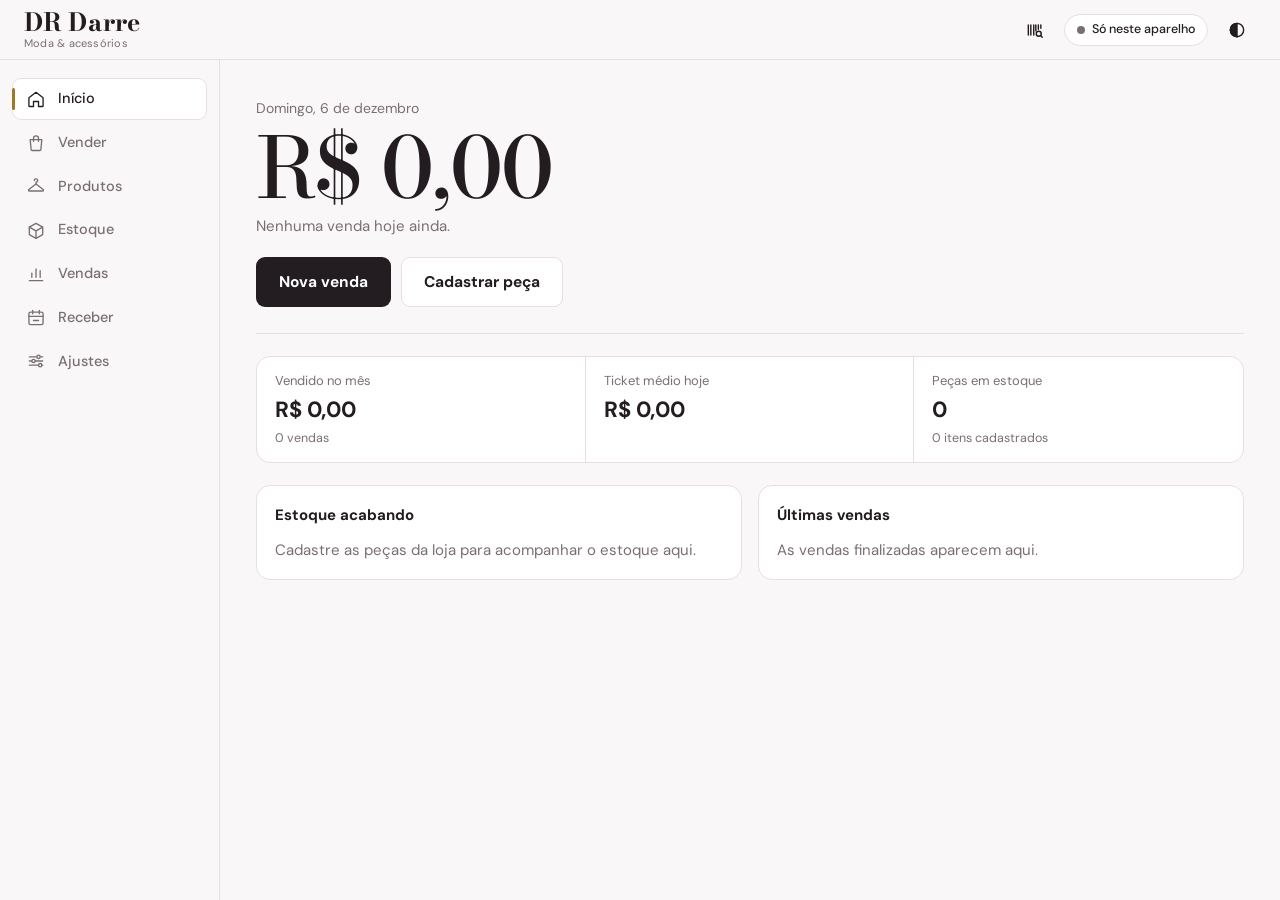
==== index-1.html @ 00cc8503 "Add files via upload" ====
<!DOCTYPE html>
<html lang="pt-BR">
<head>
<meta charset="UTF-8">
<meta name="viewport" content="width=device-width, initial-scale=1, viewport-fit=cover">
<meta name="theme-color" content="#231C21">
<meta name="description" content="Vendas, estoque e etiquetas da loja DR Darre.">
<title>DR Darre – Sistema de vendas</title>
<link rel="manifest" href="manifest.webmanifest">
<link rel="icon" type="image/png" href="icons/favicon-64.png">
<link rel="apple-touch-icon" href="icons/apple-touch-icon.png">
<meta name="apple-mobile-web-app-capable" content="yes">
<meta name="mobile-web-app-capable" content="yes">
<meta name="apple-mobile-web-app-title" content="DR Darre">
<meta name="apple-mobile-web-app-status-bar-style" content="black-translucent">
<link rel="preload" href="fonts/dm-sans-latin-400-normal.woff2" as="font" type="font/woff2" crossorigin>
<link rel="preload" href="fonts/bodoni-moda-latin-500-normal.woff2" as="font" type="font/woff2" crossorigin>
<style id="page-style"></style>
<link rel="stylesheet" href="css/estilo.css">
</head>
<body>

<header class="topbar">
  <a class="brand" href="#inicio"><b id="brand-nome">DR Darre</b><small id="brand-sub">Moda &amp; acessórios</small></a>
  <span class="grow"></span>
  <button class="icon-btn" id="btn-consulta" type="button" aria-label="Consultar peça pelo código" title="Consultar peça (F3)">
    <svg viewBox="0 0 24 24" fill="none" stroke="currentColor" stroke-width="1.7" stroke-linecap="round"><path d="M4 6v12M7 6v12M10.5 6v12M13 6v7M16 6v5M19 6v4"/><circle cx="16.5" cy="16.5" r="3"/><path d="m18.7 18.7 2 2"/></svg>
  </button>
  <button class="sync" id="sync-pill" type="button" data-s="local"><i></i><span>Só neste aparelho</span></button>
  <button class="icon-btn" id="btn-tema" type="button" aria-label="Alternar tema claro ou escuro">
    <svg viewBox="0 0 24 24" fill="none" stroke="currentColor" stroke-width="1.7"><circle cx="12" cy="12" r="8"/><path d="M12 4a8 8 0 0 0 0 16z" fill="currentColor"/></svg>
  </button>
</header>

<nav class="nav" id="nav" aria-label="Seções">
  <button data-go="inicio"><svg viewBox="0 0 24 24"><path d="M3.5 10.5 12 4l8.5 6.5V20a1 1 0 0 1-1 1H15v-6H9v6H4.5a1 1 0 0 1-1-1z"/></svg><span>Início</span></button>
  <button data-go="vender"><svg viewBox="0 0 24 24"><path d="M5 8h14l-1.2 12.1a1 1 0 0 1-1 .9H7.2a1 1 0 0 1-1-.9z"/><path d="M9 10V6.5a3 3 0 0 1 6 0V10"/></svg><span>Vender</span></button>
  <button data-go="produtos"><svg viewBox="0 0 24 24"><path d="M10 5.5a2 2 0 1 1 2 2v2"/><path d="M12 9.5 3.4 16.3a1 1 0 0 0 .6 1.7h16a1 1 0 0 0 .6-1.7z"/></svg><span>Produtos</span></button>
  <button data-go="estoque"><svg viewBox="0 0 24 24"><path d="M4 8.5 12 4l8 4.5v9L12 22l-8-4.5z"/><path d="M4 8.5 12 13l8-4.5M12 13v9"/></svg><span>Estoque</span></button>
  <button data-go="vendas"><svg viewBox="0 0 24 24"><path d="M4 20h16"/><path d="M7 16v-5"/><path d="M12 16V6"/><path d="M17 16v-8"/></svg><span>Vendas</span></button>
  <button data-go="receber"><svg viewBox="0 0 24 24"><rect x="3.5" y="5" width="17" height="15" rx="2"/><path d="M3.5 10h17M8 3v4M16 3v4"/><path d="M9 15h6"/></svg><span>Receber</span></button>
  <button data-go="ajustes"><svg viewBox="0 0 24 24"><path d="M4 7h9M17 7h3M4 12h3M11 12h9M4 17h11M19 17h1"/><circle cx="15" cy="7" r="2"/><circle cx="9" cy="12" r="2"/><circle cx="17" cy="17" r="2"/></svg><span>Ajustes</span></button>
</nav>

<main class="shell">
  <section class="view" id="v-inicio"></section>

  <section class="view" id="v-vender" hidden>
    <div class="pdv">
      <div>
        <h1 class="h1">Nova venda</h1>
        <div class="search">
          <svg viewBox="0 0 24 24" fill="none" stroke="currentColor" stroke-width="1.8" stroke-linecap="round"><circle cx="11" cy="11" r="6.5"/><path d="m20 20-4.2-4.2"/></svg>
          <input id="busca" placeholder="Leia o código de barras ou busque a peça" autocomplete="off" autocapitalize="characters" spellcheck="false" enterkeyhint="done" aria-label="Buscar peça">
          <button class="icon-btn" id="btn-scan" type="button" aria-label="Ler etiqueta com a câmera" title="Ler com a câmera">
            <svg viewBox="0 0 24 24" fill="none" stroke="currentColor" stroke-width="1.7" stroke-linecap="round"><path d="M4 8V5.5A1.5 1.5 0 0 1 5.5 4H8M16 4h2.5A1.5 1.5 0 0 1 20 5.5V8M20 16v2.5a1.5 1.5 0 0 1-1.5 1.5H16M8 20H5.5A1.5 1.5 0 0 1 4 18.5V16M7 12h10"/></svg>
          </button>
          <div class="sugs" id="sugs" role="listbox" hidden></div>
        </div>
        <div id="cart"></div>
      </div>
      <aside class="panel pdv-side" aria-label="Fechamento da venda">
        <div class="row"><span>Subtotal</span><strong id="t-sub">R$ 0,00</strong></div>
        <div class="row"><span>Desconto</span>
          <div class="descbox"><input id="desc" inputmode="decimal" placeholder="0" aria-label="Desconto">
            <div class="seg" id="desc-tipo"><button type="button" data-v="%" aria-pressed="true">%</button><button type="button" data-v="R$" aria-pressed="false">R$</button></div>
          </div>
        </div>
        <div class="total"><span>Total</span><strong id="t-tot">R$ 0,00</strong></div>
        <span class="lbl">Forma de pagamento <span class="muted" style="font-weight:400">(pode escolher mais de uma)</span></span>
        <div class="chips" id="pgto">
          <button type="button" data-v="Pix" aria-pressed="false">Pix</button>
          <button type="button" data-v="Dinheiro" aria-pressed="false">Dinheiro</button>
          <button type="button" data-v="Débito" aria-pressed="false">Débito</button>
          <button type="button" data-v="Crédito" aria-pressed="false">Crédito</button>
        </div>
        <div id="pg-extra"></div>
        <span class="lbl">Vendedora</span>
        <div class="chips vend" id="vend"></div>
        <input id="vend-outro" placeholder="Nome de quem vendeu" autocomplete="off" hidden aria-label="Nome de quem vendeu">
        <details class="cli"><summary>Cliente <span class="muted">&nbsp;(opcional)</span></summary>
          <div><input id="cli-nome" list="dl-clientes" placeholder="Nome da cliente" autocomplete="off"><input id="cli-tel" inputmode="tel" placeholder="WhatsApp com DDD" autocomplete="off"></div>
        </details>
        <button class="btn primary lg block" id="btn-fin" type="button">Finalizar venda</button>
        <button class="link" id="btn-limpar" type="button">Limpar venda</button>
        <p class="kbd">F2 abre esta tela · Ctrl + Enter finaliza</p>
      </aside>
    </div>
  </section>

  <section class="view" id="v-produtos" hidden>
    <div class="vhead"><h1 class="h1">Produtos</h1><button class="btn primary" type="button" data-act="nova-peca">Nova peça</button></div>
    <div class="toolbar">
      <input id="p-busca" type="search" placeholder="Buscar por nome, código ou cor" aria-label="Buscar produtos">
      <select id="p-tipo" aria-label="Filtrar por tipo"></select>
      <label class="check"><input type="checkbox" id="p-baixo"> Só estoque baixo</label>
    </div>
    <div class="selbar" id="selbar" hidden><span id="sel-n" class="grow"></span><button class="btn ghost sm" type="button" data-act="sel-etq">Imprimir etiquetas</button><button class="link" type="button" data-act="sel-clear">Limpar</button></div>
    <p class="muted" id="p-resumo" style="font-size:13.5px;margin-bottom:8px"></p>
    <div id="plist"></div>
  </section>

  <section class="view" id="v-estoque" hidden>
    <div class="vhead"><h1 class="h1">Estoque</h1><button class="btn ghost" type="button" data-act="csv-mov">Exportar movimentações</button></div>
    <div class="consulta panel">
      <label for="cons-busca">Consultar peça</label>
      <div class="search">
        <svg viewBox="0 0 24 24" fill="none" stroke="currentColor" stroke-width="1.8" stroke-linecap="round"><circle cx="11" cy="11" r="6.5"/><path d="m20 20-4.2-4.2"/></svg>
        <input id="cons-busca" placeholder="Digite o código ou leia o código de barras" autocomplete="off" autocapitalize="characters" spellcheck="false" enterkeyhint="search">
        <button class="icon-btn" id="btn-scan-cons" type="button" aria-label="Ler etiqueta com a câmera" title="Ler com a câmera">
          <svg viewBox="0 0 24 24" fill="none" stroke="currentColor" stroke-width="1.7" stroke-linecap="round"><path d="M4 8V5.5A1.5 1.5 0 0 1 5.5 4H8M16 4h2.5A1.5 1.5 0 0 1 20 5.5V8M20 16v2.5a1.5 1.5 0 0 1-1.5 1.5H16M8 20H5.5A1.5 1.5 0 0 1 4 18.5V16M7 12h10"/></svg>
        </button>
      </div>
      <div id="cons-res"></div>
    </div>
    <div class="toolbar">
      <div class="seg" id="m-per">
        <button type="button" data-v="hoje" aria-pressed="false">Hoje</button>
        <button type="button" data-v="7" aria-pressed="false">7 dias</button>
        <button type="button" data-v="30" aria-pressed="true">30 dias</button>
        <button type="button" data-v="mes" aria-pressed="false">Este mês</button>
        <button type="button" data-v="per" aria-pressed="false">Período</button>
      </div>
      <input type="date" id="m-de" aria-label="De" hidden style="flex:0 1 160px">
      <input type="date" id="m-ate" aria-label="Até" hidden style="flex:0 1 160px">
      <select id="m-tipo" aria-label="Tipo de movimentação" style="flex:0 1 200px">
        <option value="">Entradas e saídas</option><option value="e">Só entradas</option><option value="s">Só saídas</option><option value="devolucao">Só devoluções</option>
      </select>
    </div>
    <div id="mres"></div>
  </section>

  <section class="view" id="v-vendas" hidden>
    <div class="vhead"><h1 class="h1">Vendas</h1><button class="btn ghost" type="button" data-act="csv-vendas">Exportar planilha</button></div>
    <div class="toolbar">
      <div class="seg" id="per">
        <button type="button" data-v="hoje" aria-pressed="true">Hoje</button>
        <button type="button" data-v="7" aria-pressed="false">7 dias</button>
        <button type="button" data-v="30" aria-pressed="false">30 dias</button>
        <button type="button" data-v="mes" aria-pressed="false">Este mês</button>
        <button type="button" data-v="per" aria-pressed="false">Período</button>
      </div>
      <input type="date" id="per-de" aria-label="De" hidden style="flex:0 1 160px">
      <input type="date" id="per-ate" aria-label="Até" hidden style="flex:0 1 160px">
      <select id="per-forma" aria-label="Forma de pagamento" style="flex:0 1 190px">
        <option value="">Todas as formas</option><option>Pix</option><option>Dinheiro</option><option>Débito</option><option>Crédito</option>
      </select>
      <select id="per-vend" aria-label="Vendedora" style="flex:0 1 190px"><option value="">Todas as vendedoras</option></select>
    </div>
    <div id="vres"></div>
  </section>

  <section class="view" id="v-receber" hidden></section>

  <section class="view" id="v-ajustes" hidden></section>
</main>

<dialog id="dlg"></dialog>
<dialog id="dlg-confirm"></dialog>
<div id="toasts" popover="manual"></div>
<div id="print"></div>
<datalist id="dl-tipos"></datalist>
<datalist id="dl-cores"></datalist>
<datalist id="dl-clientes"></datalist>

<script src="js/app.js"></script>
</body>
</html>
---- css/estilo.css ----
@font-face{font-family:"Bodoni Moda";font-style:normal;font-weight:500;font-display:swap;src:url("../fonts/bodoni-moda-latin-500-normal.woff2") format("woff2")}
@font-face{font-family:"Bodoni Moda";font-style:normal;font-weight:700;font-display:swap;src:url("../fonts/bodoni-moda-latin-700-normal.woff2") format("woff2")}
@font-face{font-family:"DM Sans";font-style:normal;font-weight:400;font-display:swap;src:url("../fonts/dm-sans-latin-400-normal.woff2") format("woff2")}
@font-face{font-family:"DM Sans";font-style:normal;font-weight:500;font-display:swap;src:url("../fonts/dm-sans-latin-500-normal.woff2") format("woff2")}
@font-face{font-family:"DM Sans";font-style:normal;font-weight:700;font-display:swap;src:url("../fonts/dm-sans-latin-700-normal.woff2") format("woff2")}
:root{
  --bg:#FAF7F8;--surface:#FFFFFF;--surface-2:#F4EEF0;--ink:#231C21;--muted:#7A6E75;--line:#E9DEE2;
  --gold:#9C7A26;--gold-soft:#F4EBD3;--rose-soft:#F7E8ED;
  --ok:#3F7D5C;--ok-soft:#E4F1E9;--bad:#B23A3A;--bad-soft:#F8E3E3;--warn:#9A5F0E;--warn-soft:#FBEFD9;
  --btn:#231C21;--btn-ink:#FFFFFF;
  --serif:"Bodoni Moda",Didot,"Bodoni 72","Bodoni MT","Times New Roman",serif;
  --sans:"DM Sans",system-ui,-apple-system,"Segoe UI",Roboto,Arial,sans-serif;
  --rail:220px;--top:60px;
  color-scheme:light;
}
@media (prefers-color-scheme:dark){:root:not([data-theme="light"]){
  --bg:#161217;--surface:#211B22;--surface-2:#2B232C;--ink:#F2EBEE;--muted:#A99CA4;--line:#3A2F3B;
  --gold:#D8B45A;--gold-soft:#3A301A;--rose-soft:#3A2630;
  --ok:#6FBF8F;--ok-soft:#1E3226;--bad:#E88383;--bad-soft:#3B2020;--warn:#E0A94F;--warn-soft:#3A2C16;
  --btn:#D8B45A;--btn-ink:#1A1418;color-scheme:dark}}
:root[data-theme="dark"]{
  --bg:#161217;--surface:#211B22;--surface-2:#2B232C;--ink:#F2EBEE;--muted:#A99CA4;--line:#3A2F3B;
  --gold:#D8B45A;--gold-soft:#3A301A;--rose-soft:#3A2630;
  --ok:#6FBF8F;--ok-soft:#1E3226;--bad:#E88383;--bad-soft:#3B2020;--warn:#E0A94F;--warn-soft:#3A2C16;
  --btn:#D8B45A;--btn-ink:#1A1418;color-scheme:dark}

*{box-sizing:border-box;margin:0;padding:0}
html{scroll-padding-top:calc(var(--top) + env(safe-area-inset-top,0px))}
body{font:15px/1.5 var(--sans);background:var(--bg);color:var(--ink);-webkit-font-smoothing:antialiased;min-height:100vh;
  padding-bottom:calc(72px + env(safe-area-inset-bottom,0px))}
button,input,select,textarea{font:inherit;color:inherit}
button{cursor:pointer;background:none;border:0}
a{color:inherit}
:focus-visible{outline:2px solid var(--gold);outline-offset:2px}
[hidden]{display:none!important}
.grow{flex:1}
.muted{color:var(--muted)}
.num{font-variant-numeric:tabular-nums}

/* ---------- topo e navegação ---------- */
.topbar{position:sticky;top:0;z-index:40;display:flex;align-items:center;gap:10px;height:calc(var(--top) + env(safe-area-inset-top,0px));
  padding:env(safe-area-inset-top,0px) 16px 0;background:color-mix(in srgb,var(--bg) 90%,transparent);backdrop-filter:blur(12px);-webkit-backdrop-filter:blur(12px);border-bottom:1px solid var(--line)}
.brand{text-decoration:none;display:flex;flex-direction:column;line-height:1;flex:none;white-space:nowrap}
.brand b{font-family:var(--serif);font-size:25px;font-weight:700;letter-spacing:.005em}
.brand small{font-size:11px;color:var(--muted);margin-top:3px;letter-spacing:.02em}
.sync{min-width:0;display:inline-flex;align-items:center;gap:7px;height:32px;padding:0 12px;border:1px solid var(--line);border-radius:999px;font-size:12.5px;font-weight:500;background:var(--surface);white-space:nowrap;max-width:48vw;overflow:hidden;text-overflow:ellipsis}
.sync i{width:8px;height:8px;border-radius:50%;background:var(--muted);flex:none}
.sync[data-s="ok"] i{background:var(--ok)}
.sync[data-s="sync"] i{background:var(--gold);animation:pulse 1s infinite}
.sync[data-s="offline"] i,.sync[data-s="pend"] i{background:var(--warn)}
.sync[data-s="erro"] i,.sync[data-s="login"] i{background:var(--bad)}
@keyframes pulse{50%{opacity:.25}}
@media (prefers-reduced-motion:reduce){.sync[data-s="sync"] i{animation:none}}
.icon-btn{display:inline-grid;place-items:center;width:38px;height:38px;border-radius:10px;color:var(--ink);flex:none}
.icon-btn:hover{background:var(--surface-2)}
.icon-btn svg{width:20px;height:20px}

.nav{position:fixed;left:0;right:0;bottom:0;z-index:35;display:grid;grid-template-columns:repeat(6,1fr);background:var(--surface);border-top:1px solid var(--line);padding-bottom:env(safe-area-inset-bottom,0px)}
.nav button{position:relative;display:flex;flex-direction:column;align-items:center;gap:2px;padding:9px 0 8px;font-size:11px;font-weight:500;color:var(--muted)}
.nav svg{width:23px;height:23px;fill:none;stroke:currentColor;stroke-width:1.6;stroke-linecap:round;stroke-linejoin:round}
.nav button[aria-current="page"]{color:var(--ink)}
.nav button[aria-current="page"]::before{content:"";position:absolute;top:-1px;left:30%;right:30%;height:2px;background:var(--gold);border-radius:2px}
.shell{max-width:1240px;margin:0 auto;padding:20px 16px 32px}
@media (min-width:900px){
  body{padding-bottom:0}
  .nav{top:calc(var(--top) + env(safe-area-inset-top,0px));bottom:0;right:auto;width:var(--rail);grid-template-columns:1fr;grid-auto-rows:min-content;gap:2px;border-top:0;border-right:1px solid var(--line);padding:18px 12px;background:var(--bg)}
  .nav button{flex-direction:row;gap:12px;padding:10px 14px;border-radius:9px;font-size:14.5px}
  .nav button:hover{background:var(--surface-2)}
  .nav button[aria-current="page"]{background:var(--surface);box-shadow:inset 0 0 0 1px var(--line)}
  .nav button[aria-current="page"]::before{top:10px;bottom:10px;left:0;right:auto;width:3px;height:auto}
  .nav svg{width:20px;height:20px}
  .shell{margin-left:var(--rail);padding:28px 36px 48px}
  .topbar{padding-left:24px;padding-right:24px}
}

/* ---------- blocos comuns ---------- */
.h1{font-family:var(--serif);font-weight:500;font-size:clamp(28px,4vw,38px);line-height:1.1;letter-spacing:-.005em}
h2{font-size:15px;font-weight:700;margin-bottom:12px}
.vhead{display:flex;align-items:center;gap:12px;flex-wrap:wrap;margin-bottom:18px}
.vhead .h1{flex:1}
.panel{background:var(--surface);border:1px solid var(--line);border-radius:14px;padding:18px}
.btn{display:inline-flex;align-items:center;justify-content:center;gap:8px;height:42px;padding:0 18px;border-radius:9px;font-weight:600;font-size:14.5px;text-decoration:none;white-space:nowrap;border:1px solid transparent;transition:background .15s,transform .05s}
.btn:active{transform:translateY(1px)}
.btn.primary{background:var(--btn);color:var(--btn-ink)}
.btn.primary:hover{filter:brightness(1.12)}
.btn.ghost{border-color:var(--line);background:var(--surface)}
.btn.ghost:hover{background:var(--surface-2)}
.btn.danger{background:var(--bad-soft);color:var(--bad)}
.btn.lg{height:50px;font-size:15.5px;padding:0 22px}
.btn.sm{height:34px;padding:0 12px;font-size:13.5px}
.btn.block{width:100%}
.btn:disabled{opacity:.5;cursor:not-allowed}
.link{color:var(--muted);text-decoration:underline;text-underline-offset:3px;font-size:13.5px;padding:6px 2px}
.link:hover{color:var(--ink)}
input,select,textarea{width:100%;height:44px;padding:0 12px;border:1px solid var(--line);border-radius:8px;background:var(--surface);outline:none;min-width:0}
textarea{height:auto;padding:10px 12px;resize:vertical;line-height:1.45}
input:focus,select:focus,textarea:focus{border-color:var(--gold);box-shadow:0 0 0 3px var(--gold-soft)}
label{display:flex;flex-direction:column;gap:5px;font-size:13px;font-weight:500;color:var(--muted)}
label em{font-style:normal;font-weight:400;opacity:.8}
label>input,label>select,label>textarea{color:var(--ink);font-size:15px;font-weight:400}
.fgrid{display:grid;grid-template-columns:repeat(auto-fill,minmax(180px,1fr));gap:12px}
.fgrid .span2{grid-column:span 2}
@media (max-width:520px){.fgrid{grid-template-columns:1fr 1fr}.fgrid .span2{grid-column:1/-1}}
.seg{display:inline-flex;background:var(--surface-2);border-radius:9px;padding:3px;gap:2px;flex-wrap:wrap}
.seg button{height:34px;padding:0 13px;border-radius:7px;font-size:13.5px;font-weight:500;color:var(--muted)}
.seg button[aria-pressed="true"]{background:var(--surface);color:var(--ink);box-shadow:0 1px 2px rgba(35,28,33,.12)}
.toolbar{display:flex;gap:10px;flex-wrap:wrap;align-items:center;margin-bottom:14px}
.toolbar>input[type="search"]{flex:1 1 240px}
.toolbar>select{flex:0 1 190px}
.check{flex-direction:row;align-items:center;gap:8px;font-size:14px;color:var(--ink);height:44px;padding:0 12px;border:1px solid var(--line);border-radius:8px;background:var(--surface);cursor:pointer;white-space:nowrap}
.check input{width:17px;height:17px;accent-color:var(--gold)}
.empty{padding:36px 16px;text-align:center;color:var(--muted)}
.empty strong{display:block;color:var(--ink);font-size:16px;margin-bottom:4px}
.meta{display:flex;flex-wrap:wrap;gap:4px 10px;font-size:13px;color:var(--muted)}
.code{font-variant-numeric:tabular-nums;letter-spacing:.02em}
.tag{display:inline-block;padding:1px 8px;border-radius:999px;font-size:12px;font-weight:600;background:var(--surface-2);color:var(--muted)}
.tag.bad{background:var(--bad-soft);color:var(--bad)}
.tag.warn{background:var(--warn-soft);color:var(--warn)}
.tag.ok{background:var(--ok-soft);color:var(--ok)}

/* ---------- início ---------- */
.hero{padding:10px 0 26px;border-bottom:1px solid var(--line);margin-bottom:22px}
.hero-date{color:var(--muted);font-size:14px}
.hero-num{font-family:var(--serif);font-weight:500;font-size:clamp(46px,10vw,84px);line-height:1.02;letter-spacing:-.02em;margin:6px 0 4px;font-variant-numeric:lining-nums}
.hero-cap{color:var(--muted);font-size:15px}
.hero-actions{display:flex;gap:10px;flex-wrap:wrap;margin-top:20px}
.stats{display:grid;grid-template-columns:repeat(auto-fit,minmax(170px,1fr));gap:0;margin-bottom:22px;border:1px solid var(--line);border-radius:14px;background:var(--surface);overflow:hidden}
.stats>div{padding:14px 18px;border-right:1px solid var(--line)}
.stats>div:last-child{border-right:0}
.stats span{display:block;font-size:13px;color:var(--muted)}
.stats strong{display:block;font-size:22px;font-weight:700;font-variant-numeric:tabular-nums;margin-top:2px}
.stats small{color:var(--muted);font-size:12.5px}
@media (max-width:560px){.stats>div{border-right:0;border-bottom:1px solid var(--line)}.stats>div:last-child{border-bottom:0}}
.two{display:grid;grid-template-columns:repeat(auto-fit,minmax(320px,1fr));gap:16px}
.mini{list-style:none}
.mini li{display:flex;align-items:center;gap:12px;padding:10px 0;border-top:1px solid var(--line)}
.mini li:first-child{border-top:0;padding-top:0}
.mini .grow{min-width:0}
.mini .grow strong{display:block;font-weight:600;overflow:hidden;text-overflow:ellipsis;white-space:nowrap}
.mini button.grow{text-align:left}

/* ---------- vender ---------- */
.pdv{display:grid;grid-template-columns:minmax(0,1fr) 380px;gap:22px;align-items:start}
@media (max-width:980px){.pdv{grid-template-columns:1fr}}
.search{position:relative;display:flex;align-items:center;gap:6px;margin:16px 0 14px;background:var(--surface);border:1px solid var(--line);border-radius:12px;padding:0 6px 0 14px}
.search:focus-within{border-color:var(--gold);box-shadow:0 0 0 3px var(--gold-soft)}
.search>svg{width:20px;height:20px;flex:none;color:var(--muted)}
.search input{border:0;box-shadow:none!important;outline:none!important;height:56px;font-size:17px;padding:0 6px;background:transparent}
.sugs{position:absolute;left:-1px;right:-1px;top:calc(100% + 6px);z-index:30;background:var(--surface);border:1px solid var(--line);border-radius:12px;box-shadow:0 12px 32px rgba(35,28,33,.16);overflow:hidden;max-height:60vh;overflow-y:auto}
.sug{display:grid;grid-template-columns:1fr auto;gap:2px 12px;width:100%;text-align:left;padding:11px 14px;border-top:1px solid var(--line)}
.sug:first-child{border-top:0}
.sug[aria-selected="true"],.sug:hover{background:var(--surface-2)}
.sug.zero{opacity:.55}
.sug strong{font-weight:600}
.sug .r{text-align:right;font-variant-numeric:tabular-nums}
.cart{list-style:none;background:var(--surface);border:1px solid var(--line);border-radius:14px;overflow:hidden}
.cart li{display:grid;grid-template-columns:minmax(0,1fr) auto auto 34px;gap:12px;align-items:center;padding:14px 12px 14px 16px;border-top:1px solid var(--line)}
.cart li:first-child{border-top:0}
.cart li strong{font-weight:600}
.ci-price{font-variant-numeric:tabular-nums;font-weight:700;min-width:84px;text-align:right}
.step{display:inline-flex;align-items:center;border:1px solid var(--line);border-radius:9px;overflow:hidden}
.step button{width:34px;height:34px;font-size:18px;line-height:1}
.step button:hover{background:var(--surface-2)}
.step span{min-width:26px;text-align:center;font-weight:600;font-variant-numeric:tabular-nums}
@media (max-width:520px){.cart li{grid-template-columns:minmax(0,1fr) auto 34px;grid-template-areas:"i i x" "s p p"}.cart li .ci-info{grid-area:i}.cart li .step{grid-area:s;justify-self:start}.cart li .ci-price{grid-area:p}.cart li .x{grid-area:x}}
.cart-empty{border:1.5px dashed var(--line);border-radius:14px}
.pdv-side{position:sticky;top:calc(var(--top) + 20px);display:flex;flex-direction:column;gap:12px}
.pdv-side .row{display:flex;justify-content:space-between;align-items:center;gap:10px}
.pdv-side .row strong{font-variant-numeric:tabular-nums}
.descbox{display:flex;gap:6px;align-items:center}
.descbox input{width:92px}
.descbox .seg{flex-wrap:nowrap}
.descbox input{height:38px;text-align:right}
.descbox .seg button{height:32px;padding:0 10px}
.total{display:flex;justify-content:space-between;align-items:baseline;padding:12px 0 6px;border-top:1px solid var(--line)}
.total span{font-weight:600}
.total strong{font-family:var(--serif);font-weight:500;font-size:40px;line-height:1;font-variant-numeric:lining-nums;letter-spacing:-.01em}
.lbl{font-size:13px;font-weight:600;color:var(--muted)}
.chips{display:grid;grid-template-columns:repeat(4,1fr);gap:6px}
.chips button{height:44px;border:1px solid var(--line);border-radius:9px;font-weight:600;font-size:14px;background:var(--surface)}
.chips button[aria-pressed="true"]{background:var(--ink);color:var(--bg);border-color:var(--ink)}
.chips.vend button{font-weight:500}
#vend-outro{height:40px}
.troco{display:flex;justify-content:space-between;font-weight:600;padding:2px 2px 0}
.troco.bad{color:var(--bad)}
#pg-extra{display:flex;flex-direction:column;gap:8px}
.pgl{background:var(--surface);border:1px solid var(--line);border-radius:12px;padding:10px 12px;display:flex;flex-direction:column;gap:8px}
.pgl-top{display:flex;justify-content:space-between;align-items:center;gap:10px;font-weight:600}
.pgl-top input{width:132px;text-align:right;font-weight:600;font-variant-numeric:tabular-nums}
.pgl-parc{width:100%}
.pg-status{padding:9px 12px;border-radius:9px;font-size:13.5px;font-weight:600}
.pg-status.ok{background:var(--ok-soft);color:var(--ok)}
.pg-status.bad{background:var(--bad-soft);color:var(--bad)}
details.cli{border:1px solid var(--line);border-radius:9px;padding:0 12px}
details.cli summary{cursor:pointer;height:42px;display:flex;align-items:center;font-size:14px;font-weight:500;list-style:none}
details.cli summary::after{content:"+";margin-left:auto;color:var(--muted);font-size:18px}
details.cli[open] summary::after{content:"−"}
details.cli div{display:grid;gap:8px;padding-bottom:12px}
.kbd{font-size:12px;color:var(--muted);text-align:center}
@media (pointer:coarse){.kbd{display:none}}
@media (display-mode:standalone){.topbar{-webkit-user-select:none;user-select:none}}

/* ---------- produtos ---------- */
.plist{background:var(--surface);border:1px solid var(--line);border-radius:14px;overflow:hidden}
.phead,.prow{display:grid;grid-template-columns:28px minmax(0,1fr) 110px 80px 40px;gap:12px;align-items:center;padding:10px 12px 10px 16px}
.phead{font-size:12.5px;color:var(--muted);font-weight:600;background:var(--surface-2)}
.prow{border-top:1px solid var(--line)}
.prow input[type="checkbox"]{width:18px;height:18px;accent-color:var(--gold)}
.pinfo{text-align:left;min-width:0;padding:2px 0}
.pinfo strong{display:block;font-weight:600;overflow:hidden;text-overflow:ellipsis;white-space:nowrap}
.pinfo:hover strong{text-decoration:underline;text-underline-offset:3px}
.pprice,.pqtd{text-align:right;font-variant-numeric:tabular-nums}
.pqtd{font-weight:700}
.pqtd small{font-weight:400;color:var(--muted)}
.prow.low .pqtd{color:var(--warn)}
.prow.zero .pqtd{color:var(--bad)}
@media (max-width:620px){.phead{display:none}.prow{grid-template-columns:24px minmax(0,1fr) auto 36px;grid-template-areas:"c i q e" "c p p e"}.prow>input{grid-area:c}.prow .pinfo{grid-area:i}.prow .pprice{grid-area:p;text-align:left;font-size:14px;color:var(--muted)}.prow .pqtd{grid-area:q}.prow .icon-btn{grid-area:e}}
.selbar{position:sticky;top:calc(var(--top) + 8px);z-index:20;display:flex;align-items:center;gap:12px;flex-wrap:wrap;padding:8px 8px 8px 16px;margin-bottom:12px;background:var(--ink);color:var(--bg);border-radius:12px}
.selbar .btn.ghost{background:transparent;color:var(--bg);border-color:color-mix(in srgb,var(--bg) 40%,transparent)}
.selbar .link{color:var(--bg);opacity:.8}
.grade{border:1px solid var(--line);border-radius:10px;padding:12px;margin-top:14px}
.grade legend{padding:0 6px;font-size:13px;font-weight:600;color:var(--muted)}
.grade-cells{display:grid;grid-template-columns:repeat(auto-fill,minmax(74px,1fr));gap:8px}
.gcell{align-items:center;gap:4px}
.gcell span{font-weight:700;color:var(--ink);font-size:14px}
.gcell input{text-align:center}

/* ---------- vendas ---------- */
.kpis{display:grid;grid-template-columns:repeat(auto-fit,minmax(150px,1fr));gap:12px;margin-bottom:16px}
.kpi{padding:14px 16px;border-radius:12px;background:var(--surface);border:1px solid var(--line)}
.kpi span{display:block;font-size:13px;color:var(--muted)}
.kpi strong{display:block;font-size:21px;font-weight:700;font-variant-numeric:tabular-nums;margin-top:2px}
.kpi.main{grid-column:span 2;background:var(--ink);color:var(--bg);border-color:var(--ink)}
.kpi.main span{color:color-mix(in srgb,var(--bg) 70%,transparent)}
.kpi.main strong{font-family:var(--serif);font-weight:500;font-size:38px;line-height:1.1}
@media (max-width:420px){.kpi.main{grid-column:1/-1}}
.charts{display:grid;grid-template-columns:minmax(0,1.6fr) minmax(0,1fr);gap:16px;margin-bottom:16px}
@media (max-width:900px){.charts{grid-template-columns:1fr}}
.bars{display:flex;align-items:flex-end;gap:3px;height:170px;padding-top:10px;overflow-x:auto}
.bar{flex:1 0 12px;display:flex;flex-direction:column;align-items:center;justify-content:flex-end;height:100%;gap:4px;min-width:12px}
.bar i{display:block;width:100%;max-width:34px;background:var(--gold);border-radius:4px 4px 1px 1px;min-height:2px}
.bar.zero i{background:var(--line)}
.bar small{font-size:10.5px;color:var(--muted);font-variant-numeric:tabular-nums}
.hbars{list-style:none;display:grid;gap:10px}
.hbars li{display:grid;grid-template-columns:1fr auto;gap:4px 10px;font-size:14px}
.hbars li b{font-variant-numeric:tabular-nums}
.hbars li div{grid-column:1/-1;height:8px;background:var(--surface-2);border-radius:4px;overflow:hidden}
.hbars li div i{display:block;height:100%;background:var(--ink);border-radius:4px}
.vlist{background:var(--surface);border:1px solid var(--line);border-radius:14px;overflow:hidden}
.vrow{display:grid;grid-template-columns:minmax(0,1fr) auto auto;gap:14px;align-items:center;width:100%;text-align:left;padding:12px 16px;border-top:1px solid var(--line)}
.vrow:first-child{border-top:0}
.vrow:hover{background:var(--surface-2)}
.vrow strong{font-weight:600}
.vrow .vt{font-weight:700;font-variant-numeric:tabular-nums;text-align:right;min-width:92px}
.vrow.cancel .vt{text-decoration:line-through;color:var(--muted)}
@media (max-width:560px){.vrow{grid-template-columns:minmax(0,1fr) auto;grid-template-areas:"i t" "i g";gap:4px 12px}.vrow>span:first-child{grid-area:i}.vrow>span:nth-child(2){grid-area:g;justify-self:end}.vrow .vt{grid-area:t;min-width:0}}

/* ---------- ajustes ---------- */
.aj-grid{display:grid;grid-template-columns:repeat(auto-fit,minmax(340px,1fr));gap:16px;align-items:start;margin-top:18px}
.aj-grid .wide{grid-column:1/-1}
.aj-grid p{color:var(--muted);font-size:14px;margin-bottom:12px}
.btns{display:flex;gap:8px;flex-wrap:wrap;margin-top:14px}
.cloud-state{display:flex;gap:12px;align-items:flex-start;padding:12px 14px;border-radius:10px;background:var(--surface-2);margin-bottom:14px}
.cloud-state.ok{background:var(--ok-soft)}
.cloud-state.bad{background:var(--bad-soft)}
.cloud-state b{display:block}
.cloud-state small{color:var(--muted)}
.steps{margin:6px 0 12px 20px;color:var(--ink);font-size:14px;display:grid;gap:6px}
details.how{margin-top:16px;border-top:1px solid var(--line);padding-top:12px}
details.how summary{cursor:pointer;font-weight:600;font-size:14px}
.sql{font:12px/1.5 ui-monospace,SFMono-Regular,Menlo,Consolas,monospace;height:180px;white-space:pre;overflow:auto}

/* ---------- diálogos, avisos ---------- */
dialog{border:0;padding:0;background:transparent;color:var(--ink);max-width:min(640px,calc(100vw - 20px));width:100%;margin:auto}
dialog::backdrop{background:rgba(22,18,23,.55);backdrop-filter:blur(2px)}
.dlg-body{background:var(--surface);border-radius:16px;padding:20px;max-height:calc(100dvh - 30px);overflow-y:auto;box-shadow:0 24px 60px rgba(0,0,0,.3)}
.dlg-body.sm{max-width:420px;margin:0 auto}
.dlg-body>header{display:flex;align-items:center;gap:10px;margin-bottom:16px}
.dlg-body>header h2{flex:1;margin:0;font-family:var(--serif);font-weight:500;font-size:26px}
.dlg-foot{display:flex;gap:8px;flex-wrap:wrap;align-items:center;margin-top:18px;padding-top:14px;border-top:1px solid var(--line)}
.x{font-size:24px;line-height:1;width:38px;height:38px;border-radius:10px;color:var(--muted)}
.x:hover{background:var(--surface-2);color:var(--ink)}
#toasts{position:fixed;inset:auto 0 calc(84px + env(safe-area-inset-bottom,0px)) 0;margin:0 auto;width:min(460px,calc(100vw - 24px));display:flex;flex-direction:column;gap:8px;z-index:100;border:0;padding:0;background:transparent;overflow:visible;pointer-events:none;height:auto}
@media (min-width:900px){#toasts{bottom:24px;left:var(--rail)}}
.toast{pointer-events:auto;display:flex;align-items:center;gap:12px;padding:12px 14px 12px 16px;border-radius:11px;background:var(--ink);color:var(--bg);font-size:14.5px;box-shadow:0 10px 30px rgba(0,0,0,.25);transition:opacity .3s,transform .3s}
.toast span{flex:1}
.toast.ok{border-left:4px solid var(--ok)}
.toast.bad{border-left:4px solid var(--bad)}
.toast.warn{border-left:4px solid var(--warn)}
.toast button{font-weight:700;color:var(--gold);white-space:nowrap}
.toast.out{opacity:0;transform:translateY(8px)}
.scan video{width:100%;border-radius:12px;background:#000;aspect-ratio:4/3;object-fit:cover}

/* recibo (tela e impressão) */
.rec{max-width:340px;margin:0 auto;font-size:14px}
.rec-brand{font-family:var(--serif);font-size:28px;font-weight:700;text-align:center;line-height:1.1}
.rec-sub{text-align:center;color:var(--muted);font-size:12px}
.rec-meta{text-align:center;color:var(--muted);font-size:13px;margin:10px 0 12px}
.rec-items{width:100%;border-collapse:collapse;border-top:1px dashed var(--line);border-bottom:1px dashed var(--line)}
.rec-items td{padding:7px 0;vertical-align:top}
.rec-items td:last-child{text-align:right;white-space:nowrap;font-variant-numeric:tabular-nums;padding-left:10px}
.rec-items small{color:var(--muted)}
.rec-tot{padding-top:8px;display:grid;gap:3px}
.rec-tot div{display:flex;justify-content:space-between;font-variant-numeric:tabular-nums}
.rec-tot .big{font-size:19px;font-weight:700;padding:4px 0}
.rec-cancel{margin-top:10px;text-align:center;font-weight:700;color:var(--bad)}
.rec-dev{margin-top:10px;text-align:center;font-size:12.5px;color:var(--warn)}
.rec-foot{text-align:center;color:var(--muted);font-size:12.5px;margin-top:12px}

/* ---------- impressão ---------- */
#print{display:none}
@media print{
  body{background:#fff!important;color:#000!important;padding:0!important}
  body>*:not(#print){display:none!important}
  #print{display:block}
  #print .rec{max-width:none;font-size:12px;color:#000}
  #print .rec-sub,#print .rec-meta,#print .rec-foot,#print .rec-items small{color:#000}
}

/* ---------- estoque e consulta ---------- */
.consulta{margin-bottom:18px}
.consulta>label{font-size:14px;font-weight:700;color:var(--ink)}
.consulta .search{margin:8px 0 12px}
.cons-dica{font-size:14px}
.cons-lista{border-top:1px solid var(--line);padding-top:10px}
.cons-card{border-top:1px solid var(--line);padding-top:16px}
.cons-head{display:flex;gap:16px;align-items:flex-start}
.cons-nome{display:block;font-family:var(--serif);font-weight:500;font-size:26px;line-height:1.15;margin-bottom:4px}
.cons-preco{font-family:var(--serif);font-weight:500;font-size:36px;line-height:1;font-variant-numeric:lining-nums;white-space:nowrap}
.cons-status{display:flex;flex-wrap:wrap;gap:6px 12px;align-items:center;margin-top:8px;font-size:13px}
@media (max-width:520px){.cons-head{flex-direction:column;gap:6px}.cons-preco{font-size:30px}}
.cons-h{font-size:14px;font-weight:700;margin:20px 0 8px}
.cons-vendas,.cons-movs{list-style:none}
.cons-vendas li{display:flex;gap:14px;align-items:flex-start;padding:11px 0;border-top:1px solid var(--line)}
.cons-vendas li:first-child{border-top:0}
.cons-vendas li>button{text-align:left;display:flex;flex-direction:column;gap:3px;align-items:flex-start;min-width:0}
.cons-vendas li>button:hover strong{text-decoration:underline;text-underline-offset:3px}
.cons-vendas li.cancel .cons-v b{text-decoration:line-through;color:var(--muted)}
.cons-v{display:flex;flex-direction:column;align-items:flex-end;text-align:right;flex:none}
.cons-v b{font-size:16px}
.cons-v small{font-size:12.5px}
.cons-v .link{padding:4px 0 0}
.cons-movs li{display:grid;grid-template-columns:140px minmax(0,1fr) auto;gap:10px;padding:6px 0;border-top:1px solid var(--line);font-size:13.5px}
.cons-movs li:first-child{border-top:0}
@media (max-width:520px){.cons-movs li{grid-template-columns:minmax(0,1fr) auto}.cons-movs li span:first-child{grid-column:1/-1;color:var(--muted);font-size:12.5px}}
.mais{color:var(--ok)}
.menos{color:var(--bad)}
.kpi small{display:block;font-size:12.5px}
.kpi.main small{color:color-mix(in srgb,var(--bg) 70%,transparent)}
.kpi.main strong{font-size:30px}
.tscroll{overflow-x:auto}
.ttab{width:100%;border-collapse:collapse;font-size:14px;font-variant-numeric:tabular-nums}
.ttab th{font-size:12.5px;font-weight:600;color:var(--muted);text-align:right;padding:0 0 8px 12px}
.ttab td{text-align:right;padding:8px 0 8px 12px;border-top:1px solid var(--line);white-space:nowrap}
.ttab th:first-child,.ttab td:first-child{text-align:left;padding-left:0}
.ttab tfoot td{font-weight:700;border-top:1.5px solid var(--ink)}
.mgrupo{font-size:13px;font-weight:600;color:var(--muted);margin:16px 0 6px}
.mrow{display:grid;grid-template-columns:92px minmax(0,1fr) 48px 96px;gap:12px;align-items:center;width:100%;text-align:left;padding:11px 16px;border-top:1px solid var(--line)}
.mrow:first-child{border-top:0}
.mrow:hover{background:var(--surface-2)}
.mrow strong{font-weight:600;display:block;overflow:hidden;text-overflow:ellipsis;white-space:nowrap}
.minfo{min-width:0}
.mq{text-align:right;font-size:16px;font-variant-numeric:tabular-nums}
.mv{text-align:right;font-variant-numeric:tabular-nums;color:var(--muted);font-size:14px}
.mrow.cancel .mq,.mrow.cancel .mv{color:var(--muted);text-decoration:line-through}
.mtag{justify-self:start;font-size:12px;font-weight:600;padding:2px 9px;border-radius:6px;background:var(--surface-2);color:var(--muted)}
.mtag.t-venda{background:var(--rose-soft);color:var(--ink)}
.mtag.t-devolucao{background:var(--warn-soft);color:var(--warn)}
.mtag.t-cadastro,.mtag.t-entrada{background:var(--ok-soft);color:var(--ok)}
@media (max-width:620px){.mrow{grid-template-columns:minmax(0,1fr) auto;grid-template-areas:"t q" "i v";gap:6px 12px;padding:11px 14px}.mrow>.mtag{grid-area:t}.mrow>.minfo{grid-area:i}.mrow>.mq{grid-area:q}.mrow>.mv{grid-area:v;align-self:end}}

/* ---------- etiquetas (prévia na tela e impressão) ---------- */
.etq-prev{display:grid;place-items:center;padding:18px;margin-bottom:14px;border-radius:12px;background:var(--surface-2)}
.etq-prev .etq{box-shadow:0 2px 10px rgba(0,0,0,.18)}
.etq{width:62mm;height:32mm;display:flex;flex-direction:column;padding:2mm 2.5mm 1.6mm;overflow:hidden;break-inside:avoid;background:#fff;color:#000;font-family:Arial,Helvetica,sans-serif;line-height:1.15}
.etqs.rolo .etq{width:50mm;height:30mm;padding:1.6mm 2mm 1.2mm}
.et-top{display:flex;justify-content:space-between;align-items:baseline;gap:2mm}
.etq .eb{font-family:var(--serif);font-size:8.5pt;font-weight:700;white-space:nowrap;overflow:hidden;text-overflow:ellipsis}
.etq .ep{font-size:12pt;font-weight:700;white-space:nowrap}
.et-nome{font-size:7.5pt;font-weight:700;white-space:nowrap;overflow:hidden;text-overflow:ellipsis;margin-top:.6mm}
.et-var{font-size:7pt;white-space:nowrap;overflow:hidden;text-overflow:ellipsis}
.et-bar{flex:1;min-height:7mm;margin-top:1mm;display:flex}
.barras{width:100%;height:100%;display:block}
.etq>.ec{text-align:center;font-size:8.5pt;font-weight:700;letter-spacing:.12em;margin-top:.5mm}
.etq.qr{flex-direction:row;align-items:center;gap:2mm}
.etq.qr img{width:23mm;height:23mm;flex:none}
.etqs.rolo .etq.qr img{width:21mm;height:21mm}
.et-col{display:flex;flex-direction:column;min-width:0;flex:1}
.et-col .et-top{flex-direction:column;align-items:flex-start;gap:0}
.et-col .ec{font-size:7pt;font-weight:700;letter-spacing:.06em;margin-top:.8mm}
@media print{
  .etqs.a4{display:grid;grid-template-columns:repeat(3,62mm);gap:3mm 4mm}
  .etqs.a4 .etq{outline:.2mm dashed #999}
  .etqs.rolo .etq{break-after:page}
  .etq{-webkit-print-color-adjust:exact;print-color-adjust:exact}
}
@media (max-width:400px){.topbar{gap:4px;padding-left:12px;padding-right:10px}.brand b{font-size:22px}}
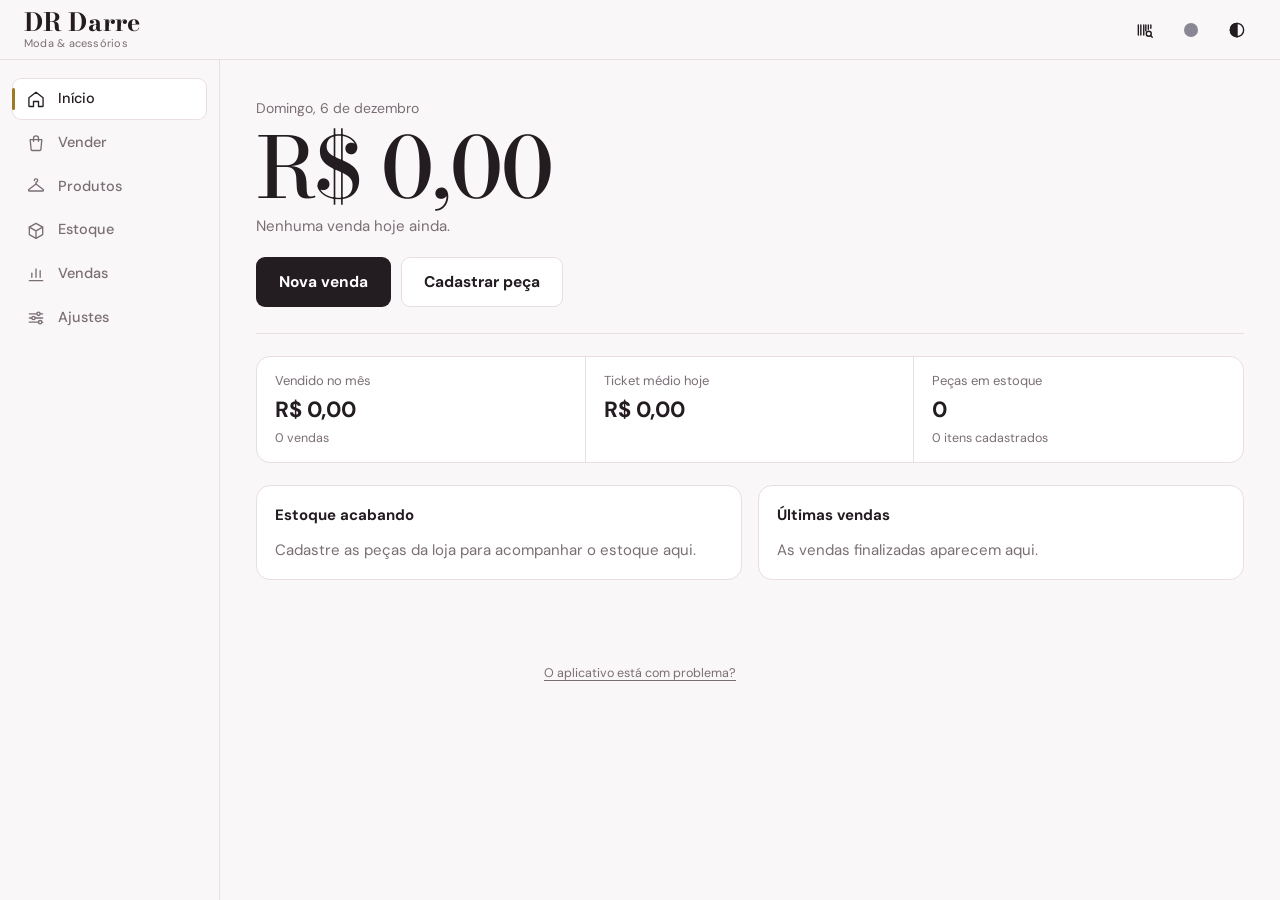
==== commit 9da6579b: "Add files via upload" ====
--- a/index-1.html
+++ b/index-1.html
@@ -16,7 +16,9 @@
 <link rel="preload" href="fonts/dm-sans-latin-400-normal.woff2" as="font" type="font/woff2" crossorigin>
 <link rel="preload" href="fonts/bodoni-moda-latin-500-normal.woff2" as="font" type="font/woff2" crossorigin>
 <style id="page-style"></style>
-<link rel="stylesheet" href="css/estilo.css">
+<!-- css e js são pedidos com a hora, para o navegador nunca usar uma cópia velha guardada; sem internet o sw.js entrega a guardada -->
+<script>document.write('<link rel="stylesheet" href="css/estilo.css?t='+Date.now()+'">')</script>
+<noscript><link rel="stylesheet" href="css/estilo.css"></noscript>
 </head>
 <body>
 
@@ -38,7 +40,6 @@
   <button data-go="produtos"><svg viewBox="0 0 24 24"><path d="M10 5.5a2 2 0 1 1 2 2v2"/><path d="M12 9.5 3.4 16.3a1 1 0 0 0 .6 1.7h16a1 1 0 0 0 .6-1.7z"/></svg><span>Produtos</span></button>
   <button data-go="estoque"><svg viewBox="0 0 24 24"><path d="M4 8.5 12 4l8 4.5v9L12 22l-8-4.5z"/><path d="M4 8.5 12 13l8-4.5M12 13v9"/></svg><span>Estoque</span></button>
   <button data-go="vendas"><svg viewBox="0 0 24 24"><path d="M4 20h16"/><path d="M7 16v-5"/><path d="M12 16V6"/><path d="M17 16v-8"/></svg><span>Vendas</span></button>
-  <button data-go="receber"><svg viewBox="0 0 24 24"><rect x="3.5" y="5" width="17" height="15" rx="2"/><path d="M3.5 10h17M8 3v4M16 3v4"/><path d="M9 15h6"/></svg><span>Receber</span></button>
   <button data-go="ajustes"><svg viewBox="0 0 24 24"><path d="M4 7h9M17 7h3M4 12h3M11 12h9M4 17h11M19 17h1"/><circle cx="15" cy="7" r="2"/><circle cx="9" cy="12" r="2"/><circle cx="17" cy="17" r="2"/></svg><span>Ajustes</span></button>
 </nav>
 
@@ -150,10 +151,117 @@
     <div id="vres"></div>
   </section>
 
-  <section class="view" id="v-receber" hidden></section>
-
   <section class="view" id="v-ajustes" hidden></section>
 </main>
+
+<!-- Tela de socorro: funciona mesmo que o js/app.js falhe ou esteja desatualizado -->
+<p style="text-align:center;margin:28px 0 0"><button type="button" id="socorro-abrir" style="font-size:12.5px;color:var(--muted);text-decoration:underline;text-underline-offset:3px;padding:8px">O aplicativo está com problema?</button></p>
+<dialog id="socorro" style="max-width:min(460px,calc(100vw - 20px));width:100%;margin:auto;border:0;padding:0;background:transparent;color:var(--ink)">
+  <div class="dlg-body">
+    <header><h2>Socorro</h2><button class="x" type="button" id="socorro-fechar" aria-label="Fechar">×</button></header>
+    <p id="socorro-msg" style="margin-bottom:6px">Se a tela está sem informações, seus dados continuam salvos neste aparelho. Use os botões abaixo.</p>
+    <p class="muted" id="socorro-ver" style="font-size:13px;margin-bottom:14px"></p>
+    <div style="display:grid;gap:10px">
+      <button class="btn primary" type="button" id="socorro-atualizar">Atualizar aplicativo agora</button>
+      <button class="btn ghost" type="button" id="socorro-compartilhar">Salvar backup (Drive, WhatsApp…)</button>
+      <button class="btn ghost" type="button" id="socorro-baixar">Baixar backup no aparelho</button>
+    </div>
+    <p class="muted" id="socorro-status" style="font-size:13.5px;margin-top:12px;min-height:1.4em" role="status"></p>
+    <p class="muted" style="font-size:12.5px;margin-top:6px">Não use "Limpar dados" do navegador: isso apaga as peças e vendas deste aparelho.</p>
+  </div>
+</dialog>
+<script>
+(function () {
+  var dlg = document.getElementById('socorro'), st = document.getElementById('socorro-status');
+  function dizer(t) { st.textContent = t; }
+  function abrir(motivo) {
+    try {
+      if (motivo) document.getElementById('socorro-msg').textContent = motivo + ' Seus dados continuam salvos neste aparelho. Use os botões abaixo.';
+      if (window.caches) caches.keys().then(function (ks) { var v = ks.filter(function (k) { return k.indexOf('prdarre-') === 0; })[0]; document.getElementById('socorro-ver').textContent = v ? 'Versão instalada: ' + v.replace('prdarre-', '') : ''; });
+      if (!dlg.open) dlg.showModal();
+    } catch (e) {}
+  }
+  window.drSocorro = abrir;
+  document.getElementById('socorro-abrir').onclick = function () { abrir(); };
+  document.getElementById('socorro-fechar').onclick = function () { dlg.close(); };
+
+  // se o app não terminou de abrir em 6 segundos, ou deu erro antes de abrir, a tela de socorro aparece sozinha
+  setTimeout(function () { if (!window.__drOk) abrir('O aplicativo não terminou de abrir.'); }, 6000);
+  window.addEventListener('error', function () { if (!window.__drOk) abrir('O aplicativo teve um erro ao abrir.'); });
+  window.addEventListener('unhandledrejection', function () { if (!window.__drOk) abrir('O aplicativo teve um erro ao abrir.'); });
+
+  // backup lendo direto do armazenamento do aparelho (mesmo banco que o aplicativo usa)
+  function lerEstado() {
+    return new Promise(function (res) {
+      function reserva() { try { res(JSON.parse(localStorage.getItem('prd:state'))); } catch (e) { res(null); } }
+      try {
+        var r = indexedDB.open('prdarre', 1);
+        r.onupgradeneeded = function () { r.result.createObjectStore('kv'); };   // igual ao aplicativo, para não criar o banco vazio
+        r.onerror = reserva;
+        r.onsuccess = function () {
+          try {
+            var q = r.result.transaction('kv').objectStore('kv').get('state');
+            q.onsuccess = function () { r.result.close(); q.result ? res(q.result) : reserva(); };
+            q.onerror = function () { r.result.close(); reserva(); };
+          } catch (e) { reserva(); }
+        };
+      } catch (e) { reserva(); }
+    });
+  }
+  function vals(o) { return o ? Object.keys(o).map(function (k) { return o[k]; }) : []; }
+  function montar() {
+    return lerEstado().then(function (s) {
+      if (!s || !s.produtos) return null;
+      var d = new Date(), z = function (n) { return (n < 10 ? '0' : '') + n; };
+      var dia = d.getFullYear() + '-' + z(d.getMonth() + 1) + '-' + z(d.getDate());
+      return { nome: 'backup-drdarre-' + dia + '.json', pecas: vals(s.produtos).length, vendas: vals(s.vendas).length,
+        texto: JSON.stringify({ sistema: 'DR Darre', versao: 3, exportado: d.toISOString(), produtos: vals(s.produtos), vendas: vals(s.vendas), movs: vals(s.movs), config: (s.config && s.config.valor) || {} }) };
+    });
+  }
+  function baixarArq(nome, texto) {
+    var a = document.createElement('a'); a.href = URL.createObjectURL(new Blob([texto], { type: 'application/json' })); a.download = nome;
+    document.body.appendChild(a); a.click(); a.remove(); setTimeout(function () { URL.revokeObjectURL(a.href); }, 2000);
+  }
+  document.getElementById('socorro-baixar').onclick = function () {
+    dizer('Preparando o backup…');
+    montar().then(function (b) {
+      if (!b) return dizer('Não encontrei dados salvos neste aparelho.');
+      baixarArq(b.nome, b.texto); dizer('Backup baixado (' + b.pecas + ' peças, ' + b.vendas + ' vendas). Veja na pasta Downloads.');
+    });
+  };
+  document.getElementById('socorro-compartilhar').onclick = function () {
+    dizer('Preparando o backup…');
+    montar().then(function (b) {
+      if (!b) return dizer('Não encontrei dados salvos neste aparelho.');
+      var arq = new File([b.texto], b.nome.replace(/\.json$/, '.txt'), { type: 'text/plain' });   // o Chrome do Android só compartilha texto
+      if (navigator.share && navigator.canShare && navigator.canShare({ files: [arq] })) {
+        return navigator.share({ files: [arq], title: 'Backup DR Darre' }).then(function () { dizer('Backup enviado (' + b.pecas + ' peças, ' + b.vendas + ' vendas).'); },
+          function (e) { if (e && e.name === 'AbortError') return dizer(''); baixarArq(b.nome, b.texto); dizer('Não abriu o compartilhamento. O backup foi baixado no aparelho.'); });
+      }
+      baixarArq(b.nome, b.texto); dizer('Este aparelho não abre o compartilhamento. O backup foi baixado no aparelho.');
+    });
+  };
+
+  // atualização forçada: só apaga os arquivos guardados do aplicativo, nunca as peças e vendas
+  document.getElementById('socorro-atualizar').onclick = function () {
+    if (!navigator.onLine) return dizer('Sem internet. Conecte-se para baixar a versão nova.');
+    dizer('Baixando a versão nova…');
+    fetch('sw.js?x=' + Date.now(), { cache: 'no-store' }).then(function (r) {
+      if (!r.ok) throw new Error(r.status);
+      var p = Promise.resolve();
+      if ('serviceWorker' in navigator) p = navigator.serviceWorker.getRegistrations().then(function (rs) { return Promise.all(rs.map(function (x) { return x.unregister(); })); });
+      return p;
+    }).then(function () {
+      return window.caches ? caches.keys().then(function (ks) { return Promise.all(ks.map(function (k) { return caches.delete(k); })); }) : null;
+    }).then(function () {
+      return Promise.all(['./', 'index.html', 'css/estilo.css', 'js/app.js', 'vendor/qrcode.min.js', 'manifest.webmanifest', 'sw.js'].map(function (u) { return fetch(u, { cache: 'reload' }).catch(function () {}); }));
+    }).then(function () {
+      location.replace(location.pathname + '?v=' + Date.now() + location.hash);
+    }, function () { dizer('Não consegui falar com o servidor. Nada foi alterado. Tente de novo com internet melhor.'); });
+  };
+})();
+</script>
+
 
 <dialog id="dlg"></dialog>
 <dialog id="dlg-confirm"></dialog>
@@ -163,6 +271,6 @@
 <datalist id="dl-cores"></datalist>
 <datalist id="dl-clientes"></datalist>
 
-<script src="js/app.js"></script>
+<script>document.write('<script src="js/app.js?t='+Date.now()+'"><\/script>')</script>
 </body>
 </html>
--- a/css/estilo.css
+++ b/css/estilo.css
@@ -40,15 +40,15 @@
 /* ---------- topo e navegação ---------- */
 .topbar{position:sticky;top:0;z-index:40;display:flex;align-items:center;gap:10px;height:calc(var(--top) + env(safe-area-inset-top,0px));
   padding:env(safe-area-inset-top,0px) 16px 0;background:color-mix(in srgb,var(--bg) 90%,transparent);backdrop-filter:blur(12px);-webkit-backdrop-filter:blur(12px);border-bottom:1px solid var(--line)}
-.brand{text-decoration:none;display:flex;flex-direction:column;line-height:1;flex:none;white-space:nowrap}
-.brand b{font-family:var(--serif);font-size:25px;font-weight:700;letter-spacing:.005em}
-.brand small{font-size:11px;color:var(--muted);margin-top:3px;letter-spacing:.02em}
-.sync{min-width:0;display:inline-flex;align-items:center;gap:7px;height:32px;padding:0 12px;border:1px solid var(--line);border-radius:999px;font-size:12.5px;font-weight:500;background:var(--surface);white-space:nowrap;max-width:48vw;overflow:hidden;text-overflow:ellipsis}
-.sync i{width:8px;height:8px;border-radius:50%;background:var(--muted);flex:none}
-.sync[data-s="ok"] i{background:var(--ok)}
-.sync[data-s="sync"] i{background:var(--gold);animation:pulse 1s infinite}
-.sync[data-s="offline"] i,.sync[data-s="pend"] i{background:var(--warn)}
-.sync[data-s="erro"] i,.sync[data-s="login"] i{background:var(--bad)}
+.brand{text-decoration:none;display:flex;flex-direction:column;line-height:1;flex:0 1 auto;min-width:0;max-width:none;white-space:nowrap}
+.brand b{font-family:var(--serif);font-size:clamp(18px,5.8vw,25px);font-weight:700;letter-spacing:.005em;overflow:hidden;text-overflow:ellipsis}
+.brand small{font-size:clamp(10px,2.9vw,11px);color:var(--muted);margin-top:3px;letter-spacing:.02em;overflow:hidden;text-overflow:ellipsis}
+.sync{position:relative;flex:none;display:inline-flex;align-items:center;justify-content:center;width:34px;height:34px;padding:0;border:0;border-radius:50%;background:transparent;cursor:pointer}
+.sync i{width:14px;height:14px;border-radius:50%;background:#8A8794;flex:none}
+.sync span{position:absolute;width:1px;height:1px;overflow:hidden;clip:rect(0 0 0 0);white-space:nowrap}
+.sync[data-s="ok"] i{background:#22A559}
+.sync[data-s="sync"] i,.sync[data-s="pend"] i{background:#22A559;animation:pulse 1s infinite}
+.sync[data-s="offline"] i,.sync[data-s="erro"] i,.sync[data-s="login"] i{background:#D93636}
 @keyframes pulse{50%{opacity:.25}}
 @media (prefers-reduced-motion:reduce){.sync[data-s="sync"] i{animation:none}}
 .icon-btn{display:inline-grid;place-items:center;width:38px;height:38px;border-radius:10px;color:var(--ink);flex:none}
@@ -394,4 +394,9 @@
   .etqs.rolo .etq{break-after:page}
   .etq{-webkit-print-color-adjust:exact;print-color-adjust:exact}
 }
-@media (max-width:400px){.topbar{gap:4px;padding-left:12px;padding-right:10px}.brand b{font-size:22px}}
+@media (max-width:400px){.topbar{gap:4px;padding-left:12px;padding-right:10px}}
+
+@media (max-width:340px){.brand{max-width:none}}
+/* etiquetas coloridas por forma de pagamento */
+.tag.fp{color:#fff;font-weight:600}
+.fp-pix{background:#0F6E56}.fp-din{background:#185FA5}.fp-deb{background:#534AB7}.fp-cre{background:#C2502A}
--- a/css/estilo.css
+++ b/css/estilo.css
@@ -40,15 +40,15 @@
 /* ---------- topo e navegação ---------- */
 .topbar{position:sticky;top:0;z-index:40;display:flex;align-items:center;gap:10px;height:calc(var(--top) + env(safe-area-inset-top,0px));
   padding:env(safe-area-inset-top,0px) 16px 0;background:color-mix(in srgb,var(--bg) 90%,transparent);backdrop-filter:blur(12px);-webkit-backdrop-filter:blur(12px);border-bottom:1px solid var(--line)}
-.brand{text-decoration:none;display:flex;flex-direction:column;line-height:1;flex:none;white-space:nowrap}
-.brand b{font-family:var(--serif);font-size:25px;font-weight:700;letter-spacing:.005em}
-.brand small{font-size:11px;color:var(--muted);margin-top:3px;letter-spacing:.02em}
-.sync{min-width:0;display:inline-flex;align-items:center;gap:7px;height:32px;padding:0 12px;border:1px solid var(--line);border-radius:999px;font-size:12.5px;font-weight:500;background:var(--surface);white-space:nowrap;max-width:48vw;overflow:hidden;text-overflow:ellipsis}
-.sync i{width:8px;height:8px;border-radius:50%;background:var(--muted);flex:none}
-.sync[data-s="ok"] i{background:var(--ok)}
-.sync[data-s="sync"] i{background:var(--gold);animation:pulse 1s infinite}
-.sync[data-s="offline"] i,.sync[data-s="pend"] i{background:var(--warn)}
-.sync[data-s="erro"] i,.sync[data-s="login"] i{background:var(--bad)}
+.brand{text-decoration:none;display:flex;flex-direction:column;line-height:1;flex:0 1 auto;min-width:0;max-width:none;white-space:nowrap}
+.brand b{font-family:var(--serif);font-size:clamp(18px,5.8vw,25px);font-weight:700;letter-spacing:.005em;overflow:hidden;text-overflow:ellipsis}
+.brand small{font-size:clamp(10px,2.9vw,11px);color:var(--muted);margin-top:3px;letter-spacing:.02em;overflow:hidden;text-overflow:ellipsis}
+.sync{position:relative;flex:none;display:inline-flex;align-items:center;justify-content:center;width:34px;height:34px;padding:0;border:0;border-radius:50%;background:transparent;cursor:pointer}
+.sync i{width:14px;height:14px;border-radius:50%;background:#8A8794;flex:none}
+.sync span{position:absolute;width:1px;height:1px;overflow:hidden;clip:rect(0 0 0 0);white-space:nowrap}
+.sync[data-s="ok"] i{background:#22A559}
+.sync[data-s="sync"] i,.sync[data-s="pend"] i{background:#22A559;animation:pulse 1s infinite}
+.sync[data-s="offline"] i,.sync[data-s="erro"] i,.sync[data-s="login"] i{background:#D93636}
 @keyframes pulse{50%{opacity:.25}}
 @media (prefers-reduced-motion:reduce){.sync[data-s="sync"] i{animation:none}}
 .icon-btn{display:inline-grid;place-items:center;width:38px;height:38px;border-radius:10px;color:var(--ink);flex:none}
@@ -394,4 +394,9 @@
   .etqs.rolo .etq{break-after:page}
   .etq{-webkit-print-color-adjust:exact;print-color-adjust:exact}
 }
-@media (max-width:400px){.topbar{gap:4px;padding-left:12px;padding-right:10px}.brand b{font-size:22px}}
+@media (max-width:400px){.topbar{gap:4px;padding-left:12px;padding-right:10px}}
+
+@media (max-width:340px){.brand{max-width:none}}
+/* etiquetas coloridas por forma de pagamento */
+.tag.fp{color:#fff;font-weight:600}
+.fp-pix{background:#0F6E56}.fp-din{background:#185FA5}.fp-deb{background:#534AB7}.fp-cre{background:#C2502A}
